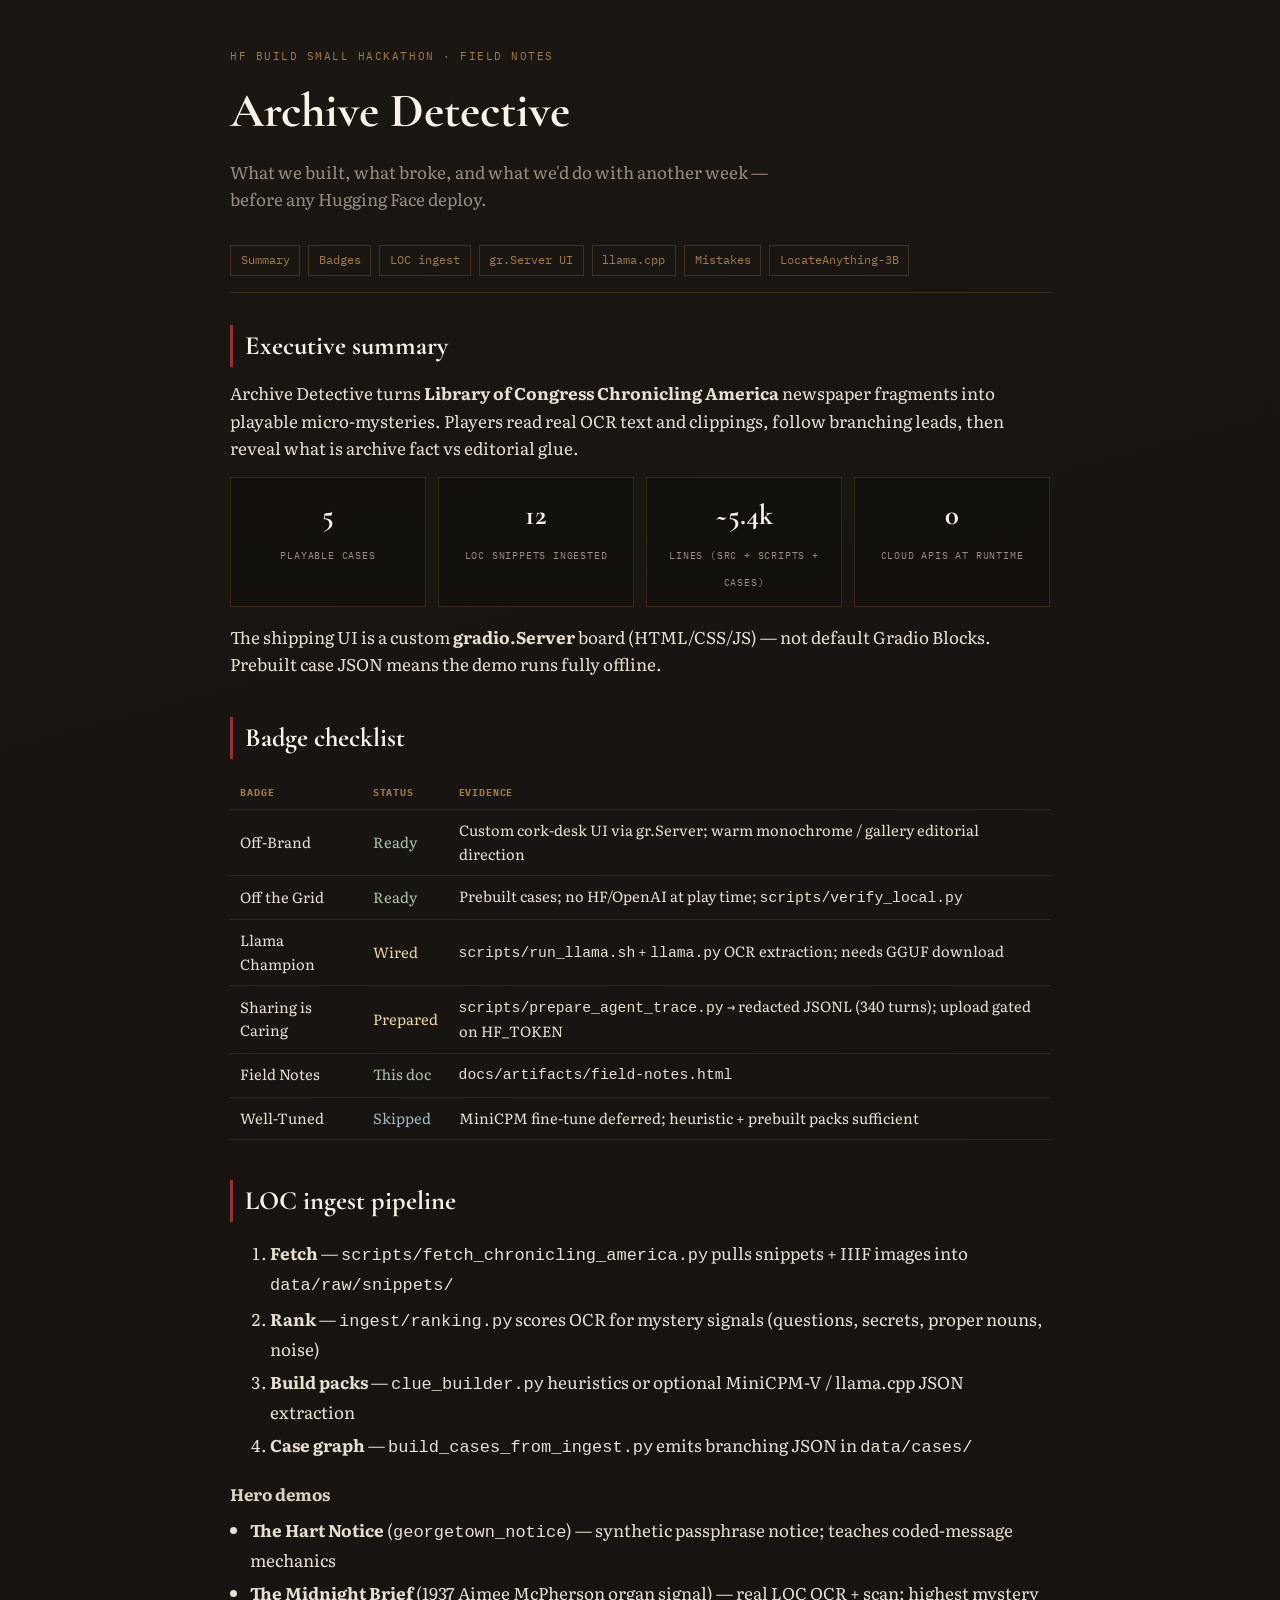
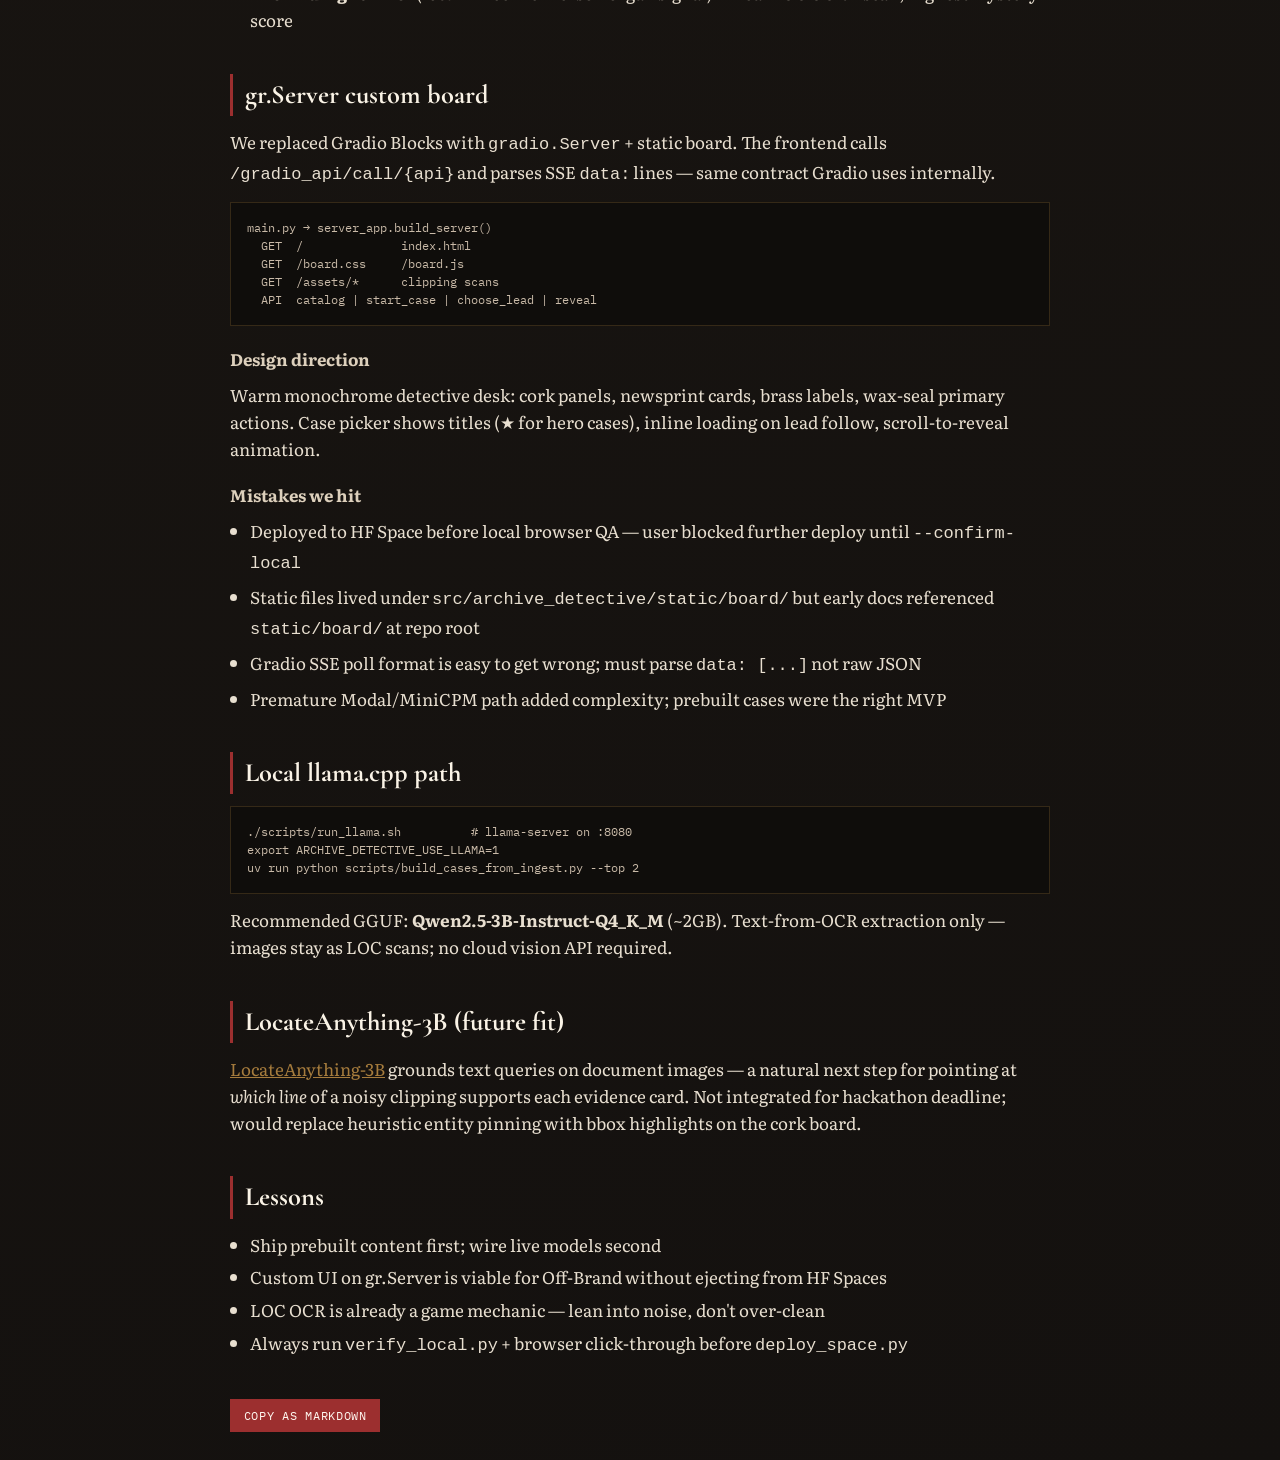
==== docs/artifacts/field-notes.html @ 8f031705 "Add Evidence Cabinet with model-powered gallery generation. Ship the custom gr.Server detective boar" ====
<!DOCTYPE html>
<html lang="en">
<head>
  <meta charset="utf-8" />
  <meta name="viewport" content="width=device-width, initial-scale=1" />
  <title>Archive Detective — Field Notes</title>
  <link rel="preconnect" href="https://fonts.googleapis.com" />
  <link href="https://fonts.googleapis.com/css2?family=Cormorant+Garamond:wght@500;600&family=IBM+Plex+Mono:wght@400;500&family=Literata:opsz,wght@7..72,400;7..72,600&display=swap" rel="stylesheet" />
  <style>
    :root {
      --bg: #14110f;
      --paper: #f3ead6;
      --ink: #e8dfd0;
      --muted: #9a8d7c;
      --brass: #a67c3d;
      --wax: #9c2f2f;
      --mono: "IBM Plex Mono", monospace;
      --display: "Cormorant Garamond", Georgia, serif;
      --body: "Literata", Georgia, serif;
    }
    * { box-sizing: border-box; }
    body {
      margin: 0;
      font-family: var(--body);
      font-size: 17px;
      line-height: 1.6;
      color: var(--ink);
      background: linear-gradient(165deg, #1a1612, var(--bg));
      padding: clamp(1.5rem, 4vw, 3rem);
    }
    .wrap { max-width: 820px; margin: 0 auto; }
    .kicker {
      font-family: var(--mono);
      font-size: 0.68rem;
      letter-spacing: 0.14em;
      text-transform: uppercase;
      color: var(--brass);
      margin: 0 0 0.5rem;
    }
    h1 {
      font-family: var(--display);
      font-size: clamp(2.2rem, 5vw, 3rem);
      margin: 0 0 0.5rem;
      color: #faf3e6;
    }
    .deck { color: var(--muted); margin: 0 0 2rem; max-width: 55ch; }
    nav {
      display: flex;
      flex-wrap: wrap;
      gap: 0.5rem;
      margin-bottom: 2rem;
      padding-bottom: 1rem;
      border-bottom: 1px solid rgba(166,124,61,0.25);
    }
    nav a {
      font-family: var(--mono);
      font-size: 0.72rem;
      color: var(--brass);
      text-decoration: none;
      padding: 0.35rem 0.6rem;
      border: 1px solid rgba(166,124,61,0.3);
    }
    nav a:hover { background: rgba(166,124,61,0.12); }
    section { margin-bottom: 2.5rem; scroll-margin-top: 1rem; }
    h2 {
      font-family: var(--display);
      font-size: 1.65rem;
      color: #faf3e6;
      margin: 0 0 0.75rem;
      padding-left: 0.75rem;
      border-left: 3px solid var(--wax);
    }
    h3 { font-size: 1.05rem; color: #ddd0bc; margin: 1.25rem 0 0.5rem; }
    p { margin: 0 0 0.85rem; }
    ul { margin: 0 0 1rem; padding-left: 1.25rem; }
    li { margin-bottom: 0.35rem; }
    table {
      width: 100%;
      border-collapse: collapse;
      font-size: 0.92rem;
      margin: 1rem 0;
    }
    th, td {
      text-align: left;
      padding: 0.55rem 0.65rem;
      border-bottom: 1px solid rgba(166,124,61,0.2);
    }
    th {
      font-family: var(--mono);
      font-size: 0.65rem;
      letter-spacing: 0.08em;
      text-transform: uppercase;
      color: var(--brass);
    }
    .badge-ok { color: #a8c4a0; }
    .badge-partial { color: #f0d49a; }
    .badge-future { color: #9eb8c4; }
    pre {
      font-family: var(--mono);
      font-size: 0.75rem;
      line-height: 1.5;
      background: #0f0d0b;
      border: 1px solid rgba(166,124,61,0.25);
      padding: 1rem;
      overflow-x: auto;
      color: #c9baa8;
    }
    .stat-grid {
      display: grid;
      grid-template-columns: repeat(auto-fit, minmax(140px, 1fr));
      gap: 0.75rem;
      margin: 1rem 0;
    }
    .stat {
      background: rgba(0,0,0,0.25);
      border: 1px solid rgba(166,124,61,0.25);
      padding: 0.85rem;
      text-align: center;
    }
    .stat strong {
      display: block;
      font-family: var(--display);
      font-size: 1.8rem;
      color: #faf3e6;
    }
    .stat span {
      font-family: var(--mono);
      font-size: 0.62rem;
      letter-spacing: 0.08em;
      text-transform: uppercase;
      color: var(--muted);
    }
    .copy-row { margin-top: 2rem; }
    button {
      font-family: var(--mono);
      font-size: 0.72rem;
      letter-spacing: 0.06em;
      text-transform: uppercase;
      padding: 0.55rem 0.85rem;
      background: var(--wax);
      color: #fff8f0;
      border: none;
      cursor: pointer;
    }
    button:hover { filter: brightness(1.08); }
  </style>
</head>
<body>
  <div class="wrap">
    <p class="kicker">HF Build Small Hackathon · Field Notes</p>
    <h1>Archive Detective</h1>
    <p class="deck">What we built, what broke, and what we'd do with another week — before any Hugging Face deploy.</p>

    <nav>
      <a href="#summary">Summary</a>
      <a href="#badges">Badges</a>
      <a href="#pipeline">LOC ingest</a>
      <a href="#ui">gr.Server UI</a>
      <a href="#llama">llama.cpp</a>
      <a href="#mistakes">Mistakes</a>
      <a href="#future">LocateAnything-3B</a>
    </nav>

    <section id="summary">
      <h2>Executive summary</h2>
      <p>Archive Detective turns <strong>Library of Congress Chronicling America</strong> newspaper fragments into playable micro-mysteries. Players read real OCR text and clippings, follow branching leads, then reveal what is archive fact vs editorial glue.</p>
      <div class="stat-grid">
        <div class="stat"><strong>5</strong><span>Playable cases</span></div>
        <div class="stat"><strong>12</strong><span>LOC snippets ingested</span></div>
        <div class="stat"><strong>~5.4k</strong><span>Lines (src + scripts + cases)</span></div>
        <div class="stat"><strong>0</strong><span>Cloud APIs at runtime</span></div>
      </div>
      <p>The shipping UI is a custom <strong>gradio.Server</strong> board (HTML/CSS/JS) — not default Gradio Blocks. Prebuilt case JSON means the demo runs fully offline.</p>
    </section>

    <section id="badges">
      <h2>Badge checklist</h2>
      <table>
        <thead><tr><th>Badge</th><th>Status</th><th>Evidence</th></tr></thead>
        <tbody>
          <tr><td>Off-Brand</td><td class="badge-ok">Ready</td><td>Custom cork-desk UI via gr.Server; warm monochrome / gallery editorial direction</td></tr>
          <tr><td>Off the Grid</td><td class="badge-ok">Ready</td><td>Prebuilt cases; no HF/OpenAI at play time; <code>scripts/verify_local.py</code></td></tr>
          <tr><td>Llama Champion</td><td class="badge-partial">Wired</td><td><code>scripts/run_llama.sh</code> + <code>llama.py</code> OCR extraction; needs GGUF download</td></tr>
          <tr><td>Sharing is Caring</td><td class="badge-partial">Prepared</td><td><code>scripts/prepare_agent_trace.py</code> → redacted JSONL (340 turns); upload gated on HF_TOKEN</td></tr>
          <tr><td>Field Notes</td><td class="badge-ok">This doc</td><td><code>docs/artifacts/field-notes.html</code></td></tr>
          <tr><td>Well-Tuned</td><td class="badge-future">Skipped</td><td>MiniCPM fine-tune deferred; heuristic + prebuilt packs sufficient</td></tr>
        </tbody>
      </table>
    </section>

    <section id="pipeline">
      <h2>LOC ingest pipeline</h2>
      <ol>
        <li><strong>Fetch</strong> — <code>scripts/fetch_chronicling_america.py</code> pulls snippets + IIIF images into <code>data/raw/snippets/</code></li>
        <li><strong>Rank</strong> — <code>ingest/ranking.py</code> scores OCR for mystery signals (questions, secrets, proper nouns, noise)</li>
        <li><strong>Build packs</strong> — <code>clue_builder.py</code> heuristics or optional MiniCPM-V / llama.cpp JSON extraction</li>
        <li><strong>Case graph</strong> — <code>build_cases_from_ingest.py</code> emits branching JSON in <code>data/cases/</code></li>
      </ol>
      <h3>Hero demos</h3>
      <ul>
        <li><strong>The Hart Notice</strong> (<code>georgetown_notice</code>) — synthetic passphrase notice; teaches coded-message mechanics</li>
        <li><strong>The Midnight Brief</strong> (1937 Aimee McPherson organ signal) — real LOC OCR + scan; highest mystery score</li>
      </ul>
    </section>

    <section id="ui">
      <h2>gr.Server custom board</h2>
      <p>We replaced Gradio Blocks with <code>gradio.Server</code> + static board. The frontend calls <code>/gradio_api/call/{api}</code> and parses SSE <code>data:</code> lines — same contract Gradio uses internally.</p>
      <pre>main.py → server_app.build_server()
  GET  /              index.html
  GET  /board.css     /board.js
  GET  /assets/*      clipping scans
  API  catalog | start_case | choose_lead | reveal</pre>
      <h3>Design direction</h3>
      <p>Warm monochrome detective desk: cork panels, newsprint cards, brass labels, wax-seal primary actions. Case picker shows titles (★ for hero cases), inline loading on lead follow, scroll-to-reveal animation.</p>
      <h3>Mistakes we hit</h3>
      <ul>
        <li>Deployed to HF Space before local browser QA — user blocked further deploy until <code>--confirm-local</code></li>
        <li>Static files lived under <code>src/archive_detective/static/board/</code> but early docs referenced <code>static/board/</code> at repo root</li>
        <li>Gradio SSE poll format is easy to get wrong; must parse <code>data: [...]</code> not raw JSON</li>
        <li>Premature Modal/MiniCPM path added complexity; prebuilt cases were the right MVP</li>
      </ul>
    </section>

    <section id="llama">
      <h2>Local llama.cpp path</h2>
      <pre>./scripts/run_llama.sh          # llama-server on :8080
export ARCHIVE_DETECTIVE_USE_LLAMA=1
uv run python scripts/build_cases_from_ingest.py --top 2</pre>
      <p>Recommended GGUF: <strong>Qwen2.5-3B-Instruct-Q4_K_M</strong> (~2GB). Text-from-OCR extraction only — images stay as LOC scans; no cloud vision API required.</p>
    </section>

    <section id="future">
      <h2>LocateAnything-3B (future fit)</h2>
      <p><a href="https://huggingface.co/FanqingM/LocateAnything-3B" style="color:var(--brass)">LocateAnything-3B</a> grounds text queries on document images — a natural next step for pointing at <em>which line</em> of a noisy clipping supports each evidence card. Not integrated for hackathon deadline; would replace heuristic entity pinning with bbox highlights on the cork board.</p>
    </section>

    <section id="lessons">
      <h2>Lessons</h2>
      <ul>
        <li>Ship prebuilt content first; wire live models second</li>
        <li>Custom UI on gr.Server is viable for Off-Brand without ejecting from HF Spaces</li>
        <li>LOC OCR is already a game mechanic — lean into noise, don't over-clean</li>
        <li>Always run <code>verify_local.py</code> + browser click-through before <code>deploy_space.py</code></li>
      </ul>
    </section>

    <div class="copy-row">
      <button type="button" id="copy-md">Copy as markdown</button>
    </div>
  </div>
  <script>
    document.getElementById("copy-md").addEventListener("click", () => {
      const md = `# Archive Detective — Field Notes

## Summary
- 5 playable cases from LOC Chronicling America ingest
- Custom gr.Server UI (offline-ready)
- llama.cpp path for OCR → clue extraction

## Badges
| Badge | Status |
| Off-Brand | Ready |
| Off the Grid | Ready |
| Llama Champion | Wired (needs GGUF) |
| Sharing is Caring | Redacted trace prepared |
| Field Notes | This document |

## Run locally
\`\`\`bash
uv run python scripts/verify_local.py
uv run python main.py
\`\`\`
Open http://127.0.0.1:7860/

## Future: LocateAnything-3B for clipping grounding`;
      navigator.clipboard.writeText(md).then(() => {
        document.getElementById("copy-md").textContent = "Copied!";
      });
    });
  </script>
</body>
</html>
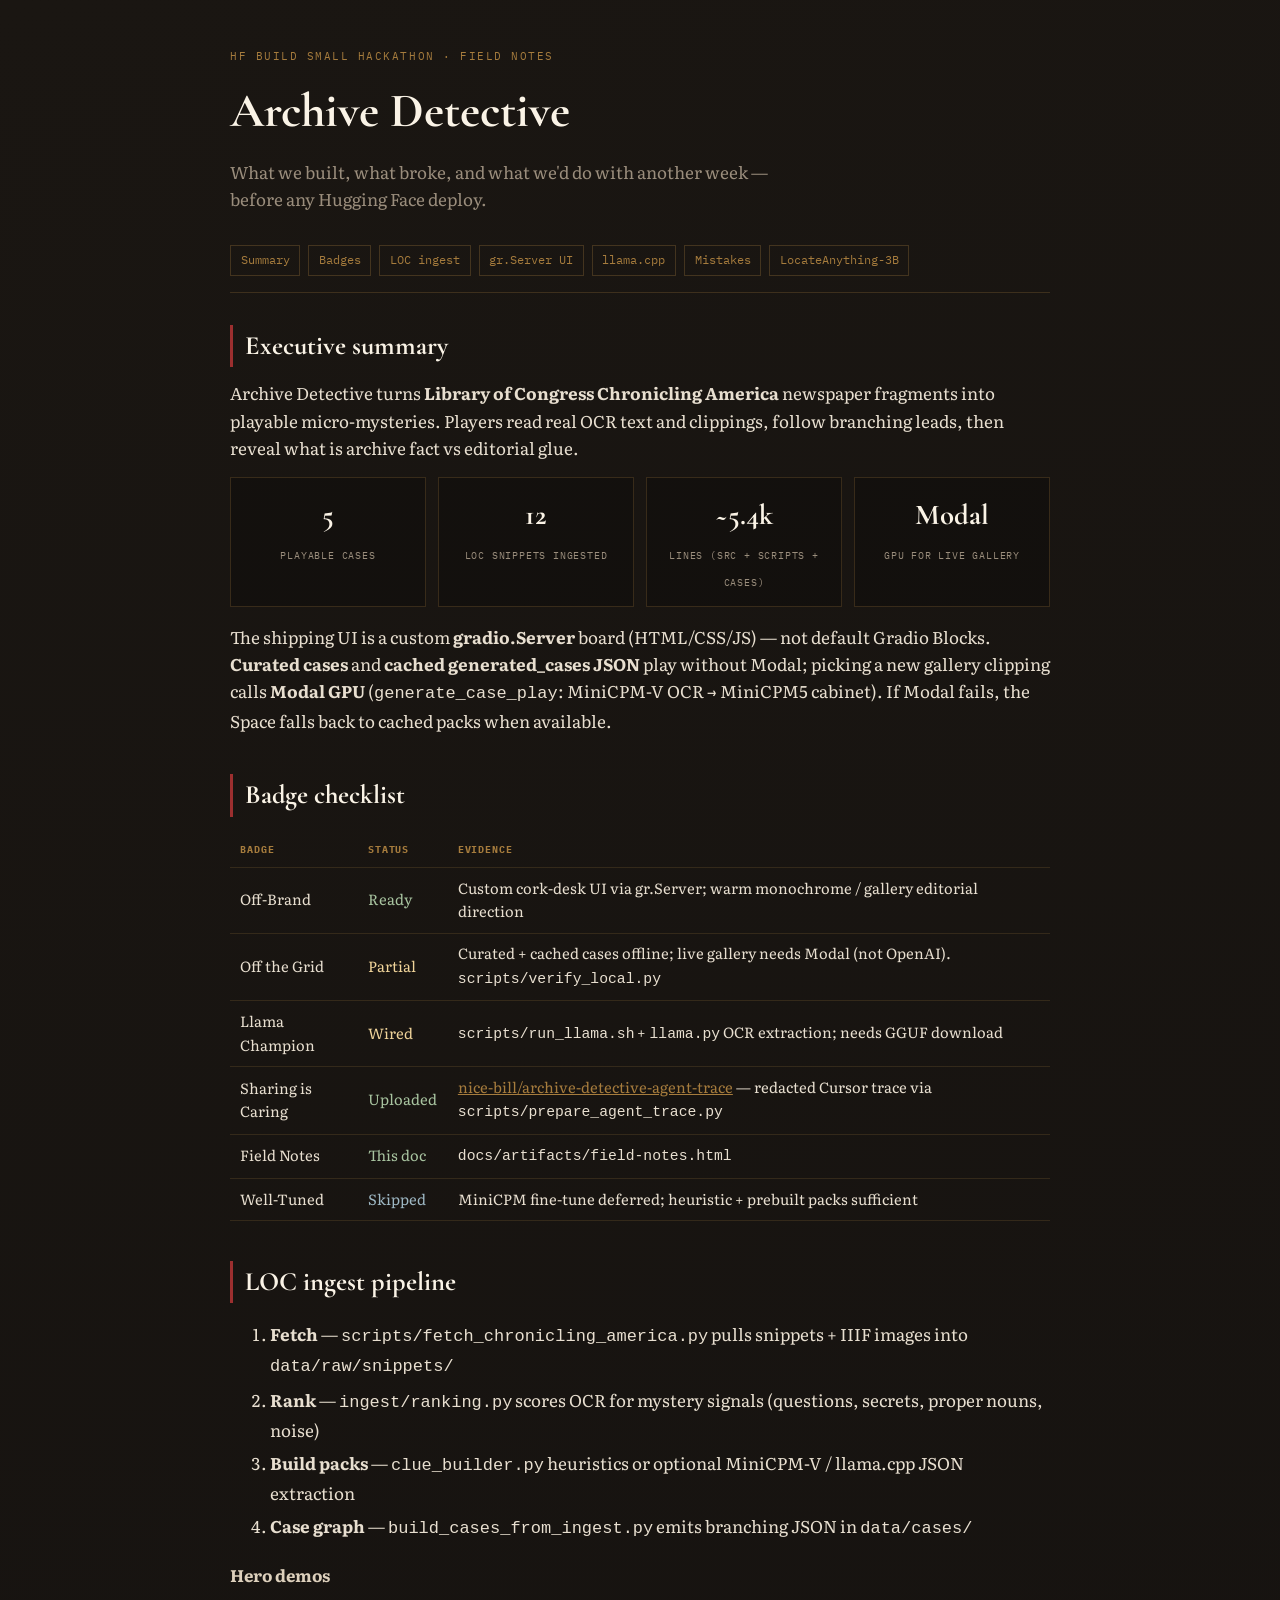
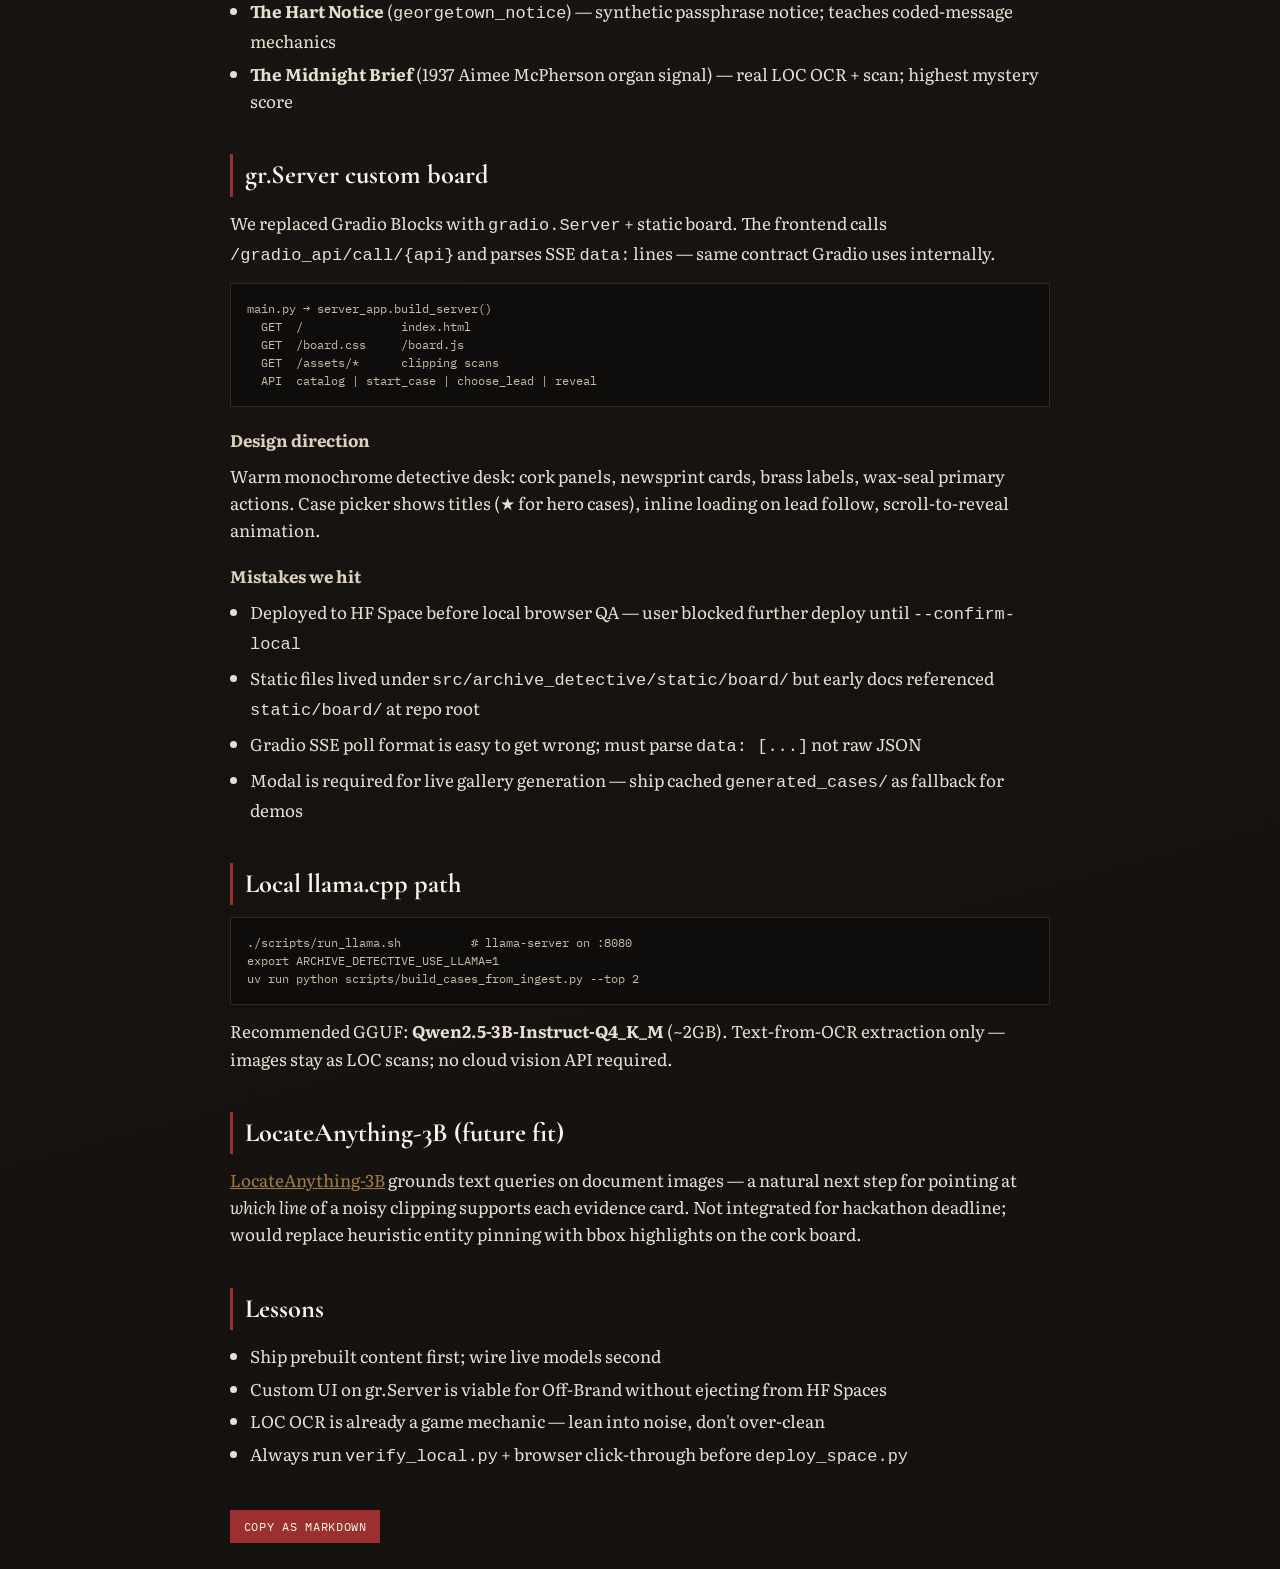
==== commit 978137d9: "Ship hackathon Evidence Cabinet: live Modal play path and custom board. Adds OpenBMB OCR→cabinet pip" ====
--- a/docs/artifacts/field-notes.html
+++ b/docs/artifacts/field-notes.html
@@ -168,9 +168,9 @@
         <div class="stat"><strong>5</strong><span>Playable cases</span></div>
         <div class="stat"><strong>12</strong><span>LOC snippets ingested</span></div>
         <div class="stat"><strong>~5.4k</strong><span>Lines (src + scripts + cases)</span></div>
-        <div class="stat"><strong>0</strong><span>Cloud APIs at runtime</span></div>
+        <div class="stat"><strong>Modal</strong><span>GPU for live gallery</span></div>
       </div>
-      <p>The shipping UI is a custom <strong>gradio.Server</strong> board (HTML/CSS/JS) — not default Gradio Blocks. Prebuilt case JSON means the demo runs fully offline.</p>
+      <p>The shipping UI is a custom <strong>gradio.Server</strong> board (HTML/CSS/JS) — not default Gradio Blocks. <strong>Curated cases</strong> and <strong>cached generated_cases JSON</strong> play without Modal; picking a new gallery clipping calls <strong>Modal GPU</strong> (<code>generate_case_play</code>: MiniCPM-V OCR → MiniCPM5 cabinet). If Modal fails, the Space falls back to cached packs when available.</p>
     </section>
 
     <section id="badges">
@@ -179,9 +179,9 @@
         <thead><tr><th>Badge</th><th>Status</th><th>Evidence</th></tr></thead>
         <tbody>
           <tr><td>Off-Brand</td><td class="badge-ok">Ready</td><td>Custom cork-desk UI via gr.Server; warm monochrome / gallery editorial direction</td></tr>
-          <tr><td>Off the Grid</td><td class="badge-ok">Ready</td><td>Prebuilt cases; no HF/OpenAI at play time; <code>scripts/verify_local.py</code></td></tr>
+          <tr><td>Off the Grid</td><td class="badge-partial">Partial</td><td>Curated + cached cases offline; live gallery needs Modal (not OpenAI). <code>scripts/verify_local.py</code></td></tr>
           <tr><td>Llama Champion</td><td class="badge-partial">Wired</td><td><code>scripts/run_llama.sh</code> + <code>llama.py</code> OCR extraction; needs GGUF download</td></tr>
-          <tr><td>Sharing is Caring</td><td class="badge-partial">Prepared</td><td><code>scripts/prepare_agent_trace.py</code> → redacted JSONL (340 turns); upload gated on HF_TOKEN</td></tr>
+          <tr><td>Sharing is Caring</td><td class="badge-ok">Uploaded</td><td><a href="https://huggingface.co/datasets/nice-bill/archive-detective-agent-trace" style="color:var(--brass)">nice-bill/archive-detective-agent-trace</a> — redacted Cursor trace via <code>scripts/prepare_agent_trace.py</code></td></tr>
           <tr><td>Field Notes</td><td class="badge-ok">This doc</td><td><code>docs/artifacts/field-notes.html</code></td></tr>
           <tr><td>Well-Tuned</td><td class="badge-future">Skipped</td><td>MiniCPM fine-tune deferred; heuristic + prebuilt packs sufficient</td></tr>
         </tbody>
@@ -218,7 +218,7 @@
         <li>Deployed to HF Space before local browser QA — user blocked further deploy until <code>--confirm-local</code></li>
         <li>Static files lived under <code>src/archive_detective/static/board/</code> but early docs referenced <code>static/board/</code> at repo root</li>
         <li>Gradio SSE poll format is easy to get wrong; must parse <code>data: [...]</code> not raw JSON</li>
-        <li>Premature Modal/MiniCPM path added complexity; prebuilt cases were the right MVP</li>
+        <li>Modal is required for live gallery generation — ship cached <code>generated_cases/</code> as fallback for demos</li>
       </ul>
     </section>
 
@@ -255,15 +255,15 @@
 
 ## Summary
 - 5 playable cases from LOC Chronicling America ingest
-- Custom gr.Server UI (offline-ready)
+- Custom gr.Server UI; curated/cached cases offline; Modal GPU for live gallery
 - llama.cpp path for OCR → clue extraction
 
 ## Badges
 | Badge | Status |
 | Off-Brand | Ready |
-| Off the Grid | Ready |
+| Off the Grid | Partial (cached offline; gallery = Modal) |
 | Llama Champion | Wired (needs GGUF) |
-| Sharing is Caring | Redacted trace prepared |
+| Sharing is Caring | https://huggingface.co/datasets/nice-bill/archive-detective-agent-trace |
 | Field Notes | This document |
 
 ## Run locally
